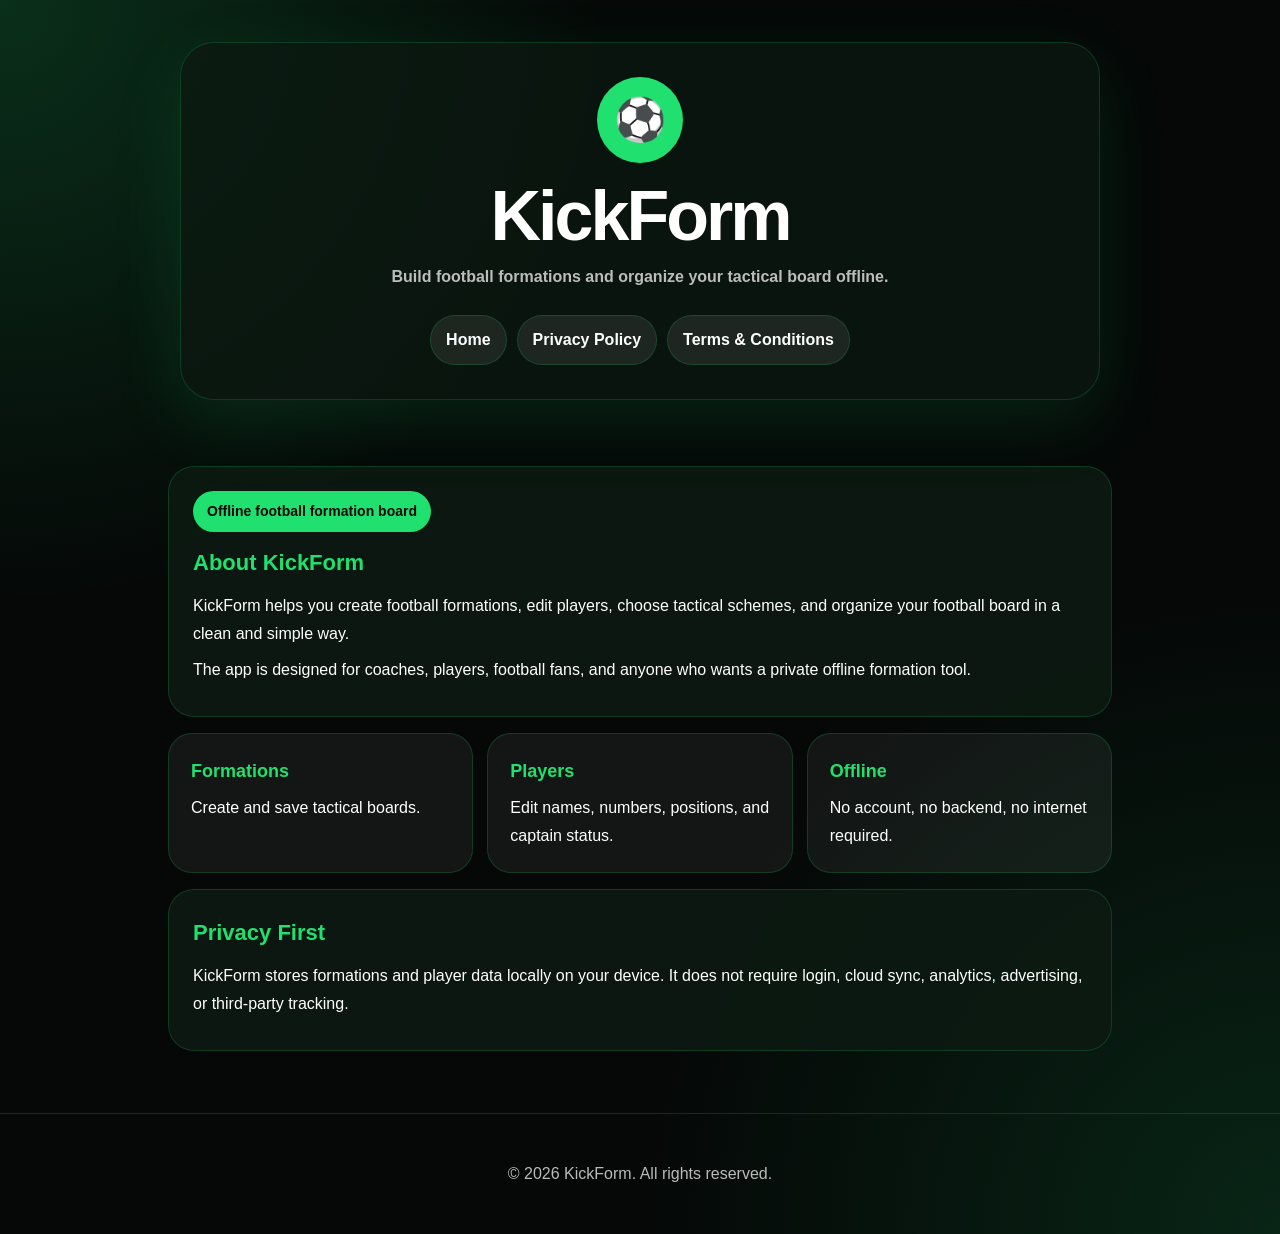
==== docs/privacy-policy.html @ 17c0fad5 "icon and docs" ====
<!DOCTYPE html>
<html lang="en">
<head>
    <meta charset="UTF-8" />
    <meta name="viewport" content="width=device-width, initial-scale=1.0" />
    <title>KickForm</title>
    <link rel="stylesheet" href="styles.css" />
</head>
<body>
<header>
    <div class="hero">
        <div class="logo-mark">⚽</div>
        <h1>KickForm</h1>
        <p>Build football formations and organize your tactical board offline.</p>
        <nav>
            <a href="index.html">Home</a>
            <a href="privacy-policy.html">Privacy Policy</a>
            <a href="terms-conditions.html">Terms & Conditions</a>
        </nav>
    </div>
</header>

<main>
    <section class="card">
        <span class="badge">Offline football formation board</span>
        <h2>About KickForm</h2>
        <p>KickForm helps you create football formations, edit players, choose tactical schemes, and organize your football board in a clean and simple way.</p>
        <p>The app is designed for coaches, players, football fans, and anyone who wants a private offline formation tool.</p>
    </section>

    <section class="grid">
        <div class="feature"><strong>Formations</strong><span>Create and save tactical boards.</span></div>
        <div class="feature"><strong>Players</strong><span>Edit names, numbers, positions, and captain status.</span></div>
        <div class="feature"><strong>Offline</strong><span>No account, no backend, no internet required.</span></div>
    </section>

    <section class="card">
        <h2>Privacy First</h2>
        <p>KickForm stores formations and player data locally on your device. It does not require login, cloud sync, analytics, advertising, or third-party tracking.</p>
    </section>
</main>

<footer>
    <p>© 2026 KickForm. All rights reserved.</p>
</footer>
</body>
</html>
---- docs/styles.css ----
:root {
  --green: #20e070;
  --dark: #07130d;
  --black: #050807;
  --field: #0b3d22;
  --card: #0d1a12;
  --white: #ffffff;
  --muted: rgba(255,255,255,.72);
  --line: rgba(32,224,112,.18);
}

* { box-sizing: border-box; }

body {
  margin: 0;
  font-family: Inter, Arial, Helvetica, sans-serif;
  background:
    radial-gradient(circle at top left, rgba(32,224,112,.18), transparent 34%),
    radial-gradient(circle at bottom right, rgba(11,61,34,.55), transparent 36%),
    var(--black);
  color: var(--white);
  line-height: 1.75;
}

header {
  padding: 42px 18px;
  min-height: 330px;
  display: grid;
  place-items: center;
  text-align: center;
}

.hero {
  width: 100%;
  max-width: 920px;
  padding: 34px 24px;
  background: rgba(13,26,18,.76);
  border: 1px solid var(--line);
  border-radius: 34px;
  box-shadow: 0 24px 70px rgba(32,224,112,.12);
}

.logo-mark {
  width: 86px;
  height: 86px;
  margin: 0 auto 18px;
  display: grid;
  place-items: center;
  border-radius: 50%;
  background: var(--green);
  color: var(--black);
  font-size: 42px;
  font-weight: 900;
}

h1 {
  margin: 0;
  font-size: clamp(38px, 7vw, 70px);
  letter-spacing: -3px;
  line-height: 1;
}

.hero p {
  max-width: 650px;
  margin: 12px auto 0;
  color: var(--muted);
  font-weight: 700;
}

nav {
  margin-top: 24px;
  display: flex;
  justify-content: center;
  gap: 10px;
  flex-wrap: wrap;
}

nav a {
  color: var(--white);
  text-decoration: none;
  font-weight: 900;
  padding: 10px 15px;
  border-radius: 999px;
  background: rgba(255,255,255,.08);
  border: 1px solid var(--line);
}

nav a:hover {
  background: var(--green);
  color: var(--black);
}

main {
  max-width: 980px;
  margin: 0 auto;
  padding: 24px 18px 46px;
}

.card {
  background: rgba(13,26,18,.9);
  border: 1px solid var(--line);
  border-radius: 26px;
  padding: 24px;
  margin-bottom: 16px;
}

.card h2 {
  margin: 0 0 10px;
  color: var(--green);
  font-size: 22px;
}

.card p { margin: 8px 0; }

.badge {
  display: inline-flex;
  background: var(--green);
  color: var(--black);
  padding: 8px 14px;
  border-radius: 999px;
  font-size: 14px;
  font-weight: 900;
  margin-bottom: 12px;
}

.grid {
  display: grid;
  grid-template-columns: repeat(3, 1fr);
  gap: 14px;
  margin-bottom: 16px;
}

.feature {
  background: rgba(255,255,255,.06);
  border: 1px solid var(--line);
  border-radius: 24px;
  padding: 22px;
}

.feature strong {
  display: block;
  color: var(--green);
  font-size: 18px;
  margin-bottom: 6px;
}

.summary-list { padding-left: 20px; }
.summary-list li { margin-bottom: 8px; }

footer {
  text-align: center;
  padding: 30px 18px;
  color: var(--muted);
  border-top: 1px solid var(--line);
}

@media (max-width: 760px) {
  header { min-height: 300px; padding: 26px 14px; }
  .hero { padding: 26px 18px; border-radius: 28px; }
  .grid { grid-template-columns: 1fr; }
  h1 { letter-spacing: -2px; }
}
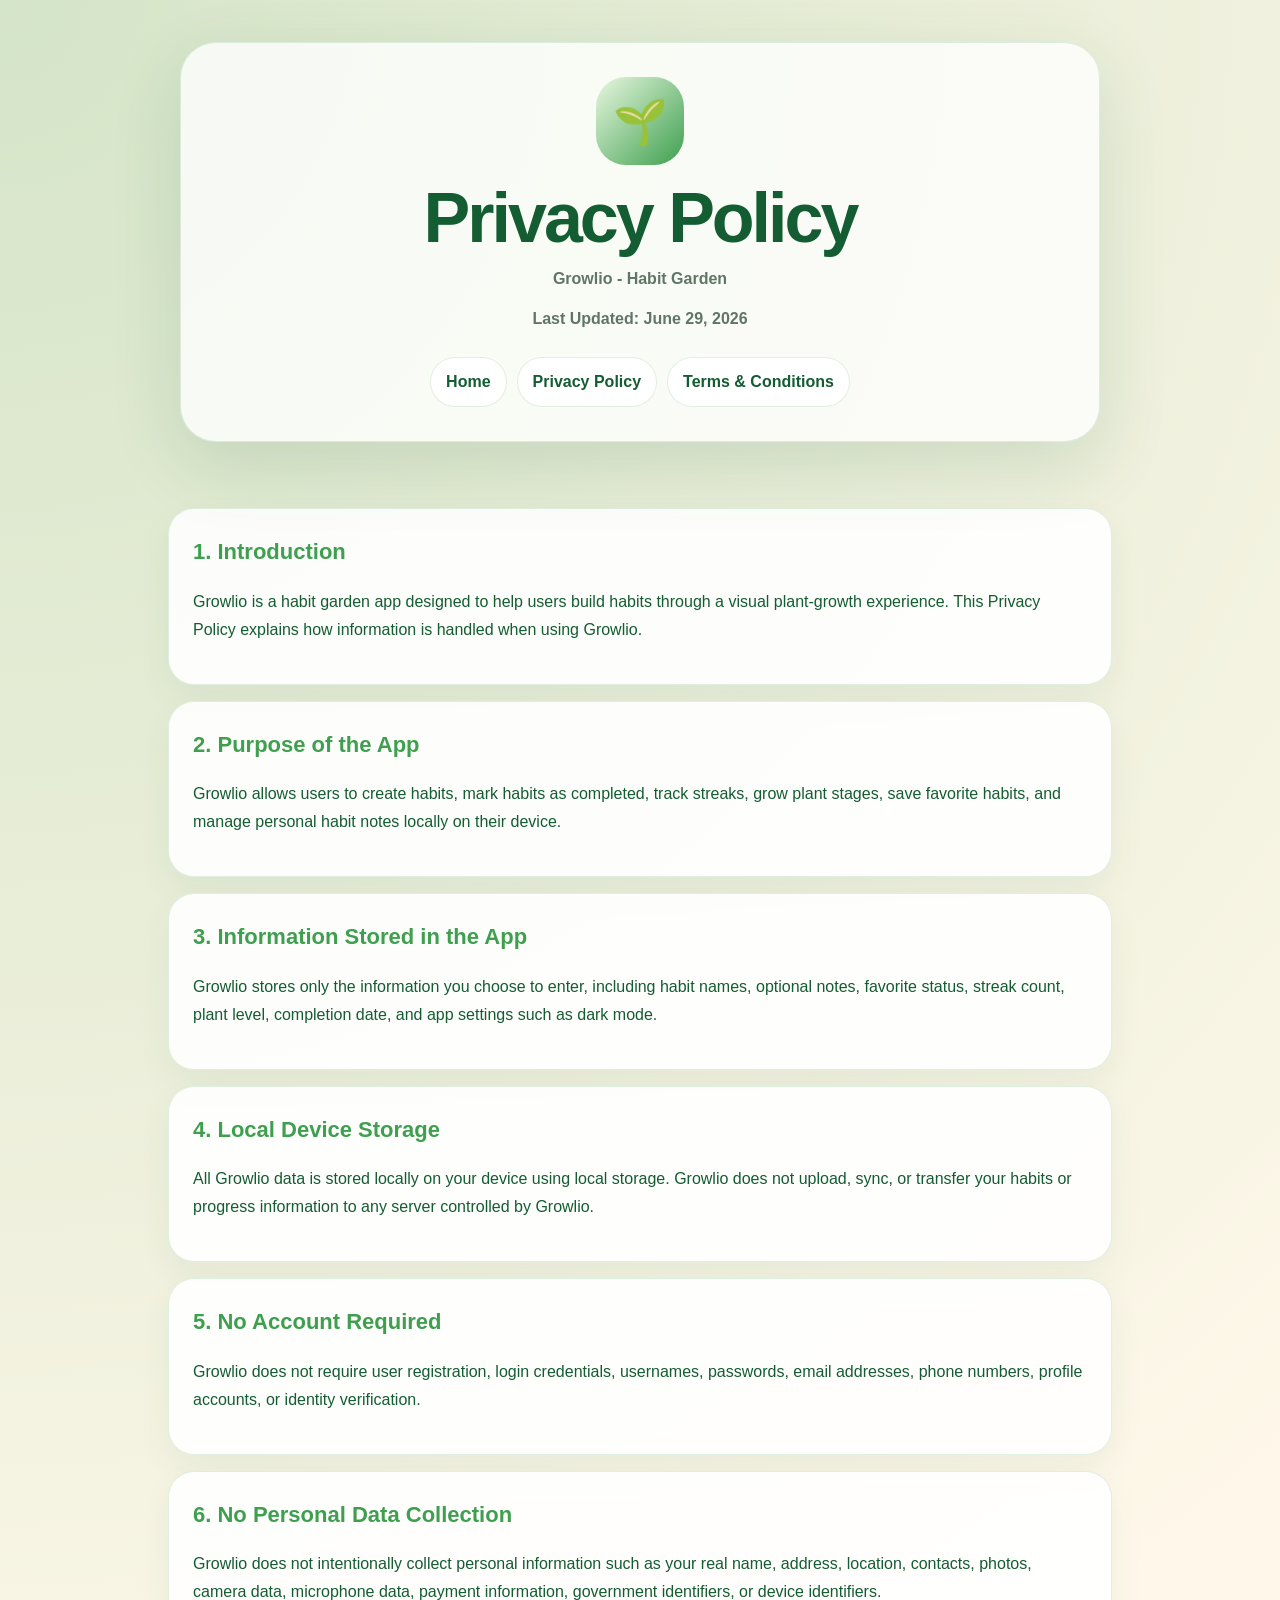
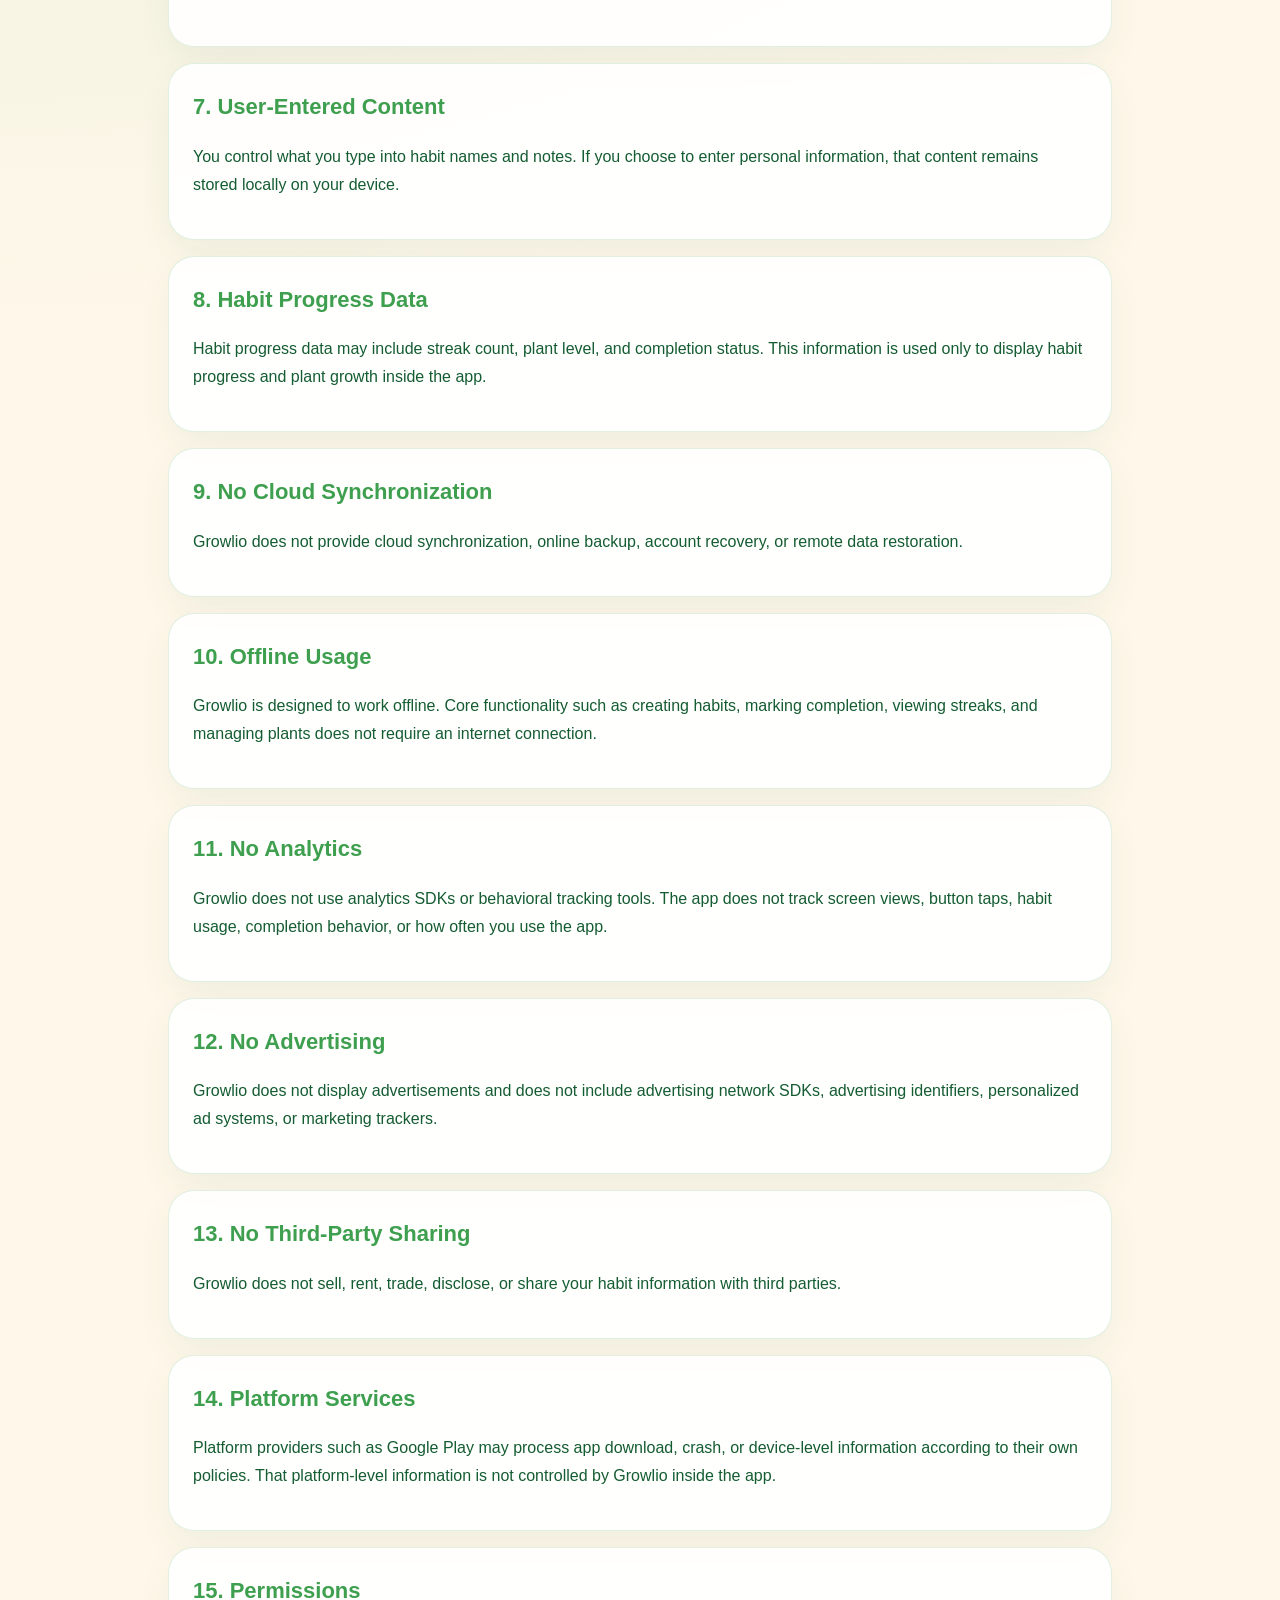
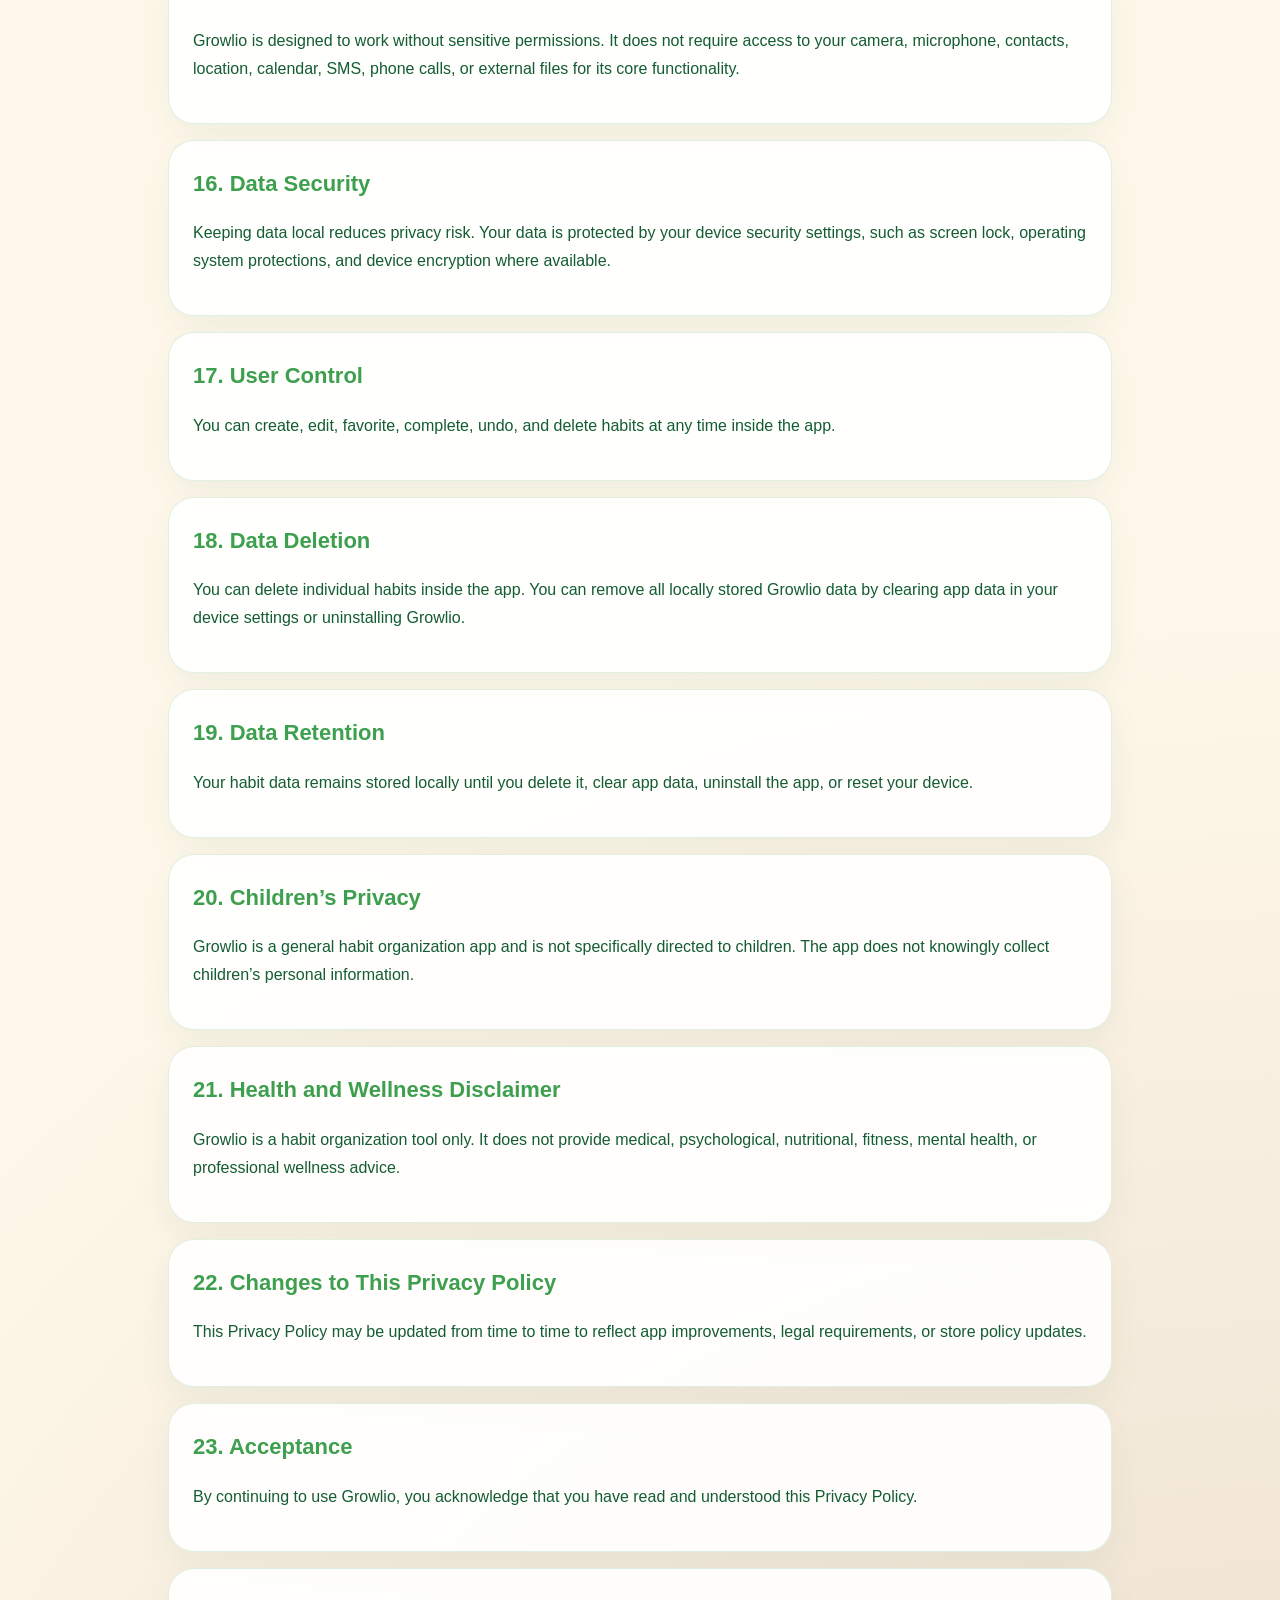
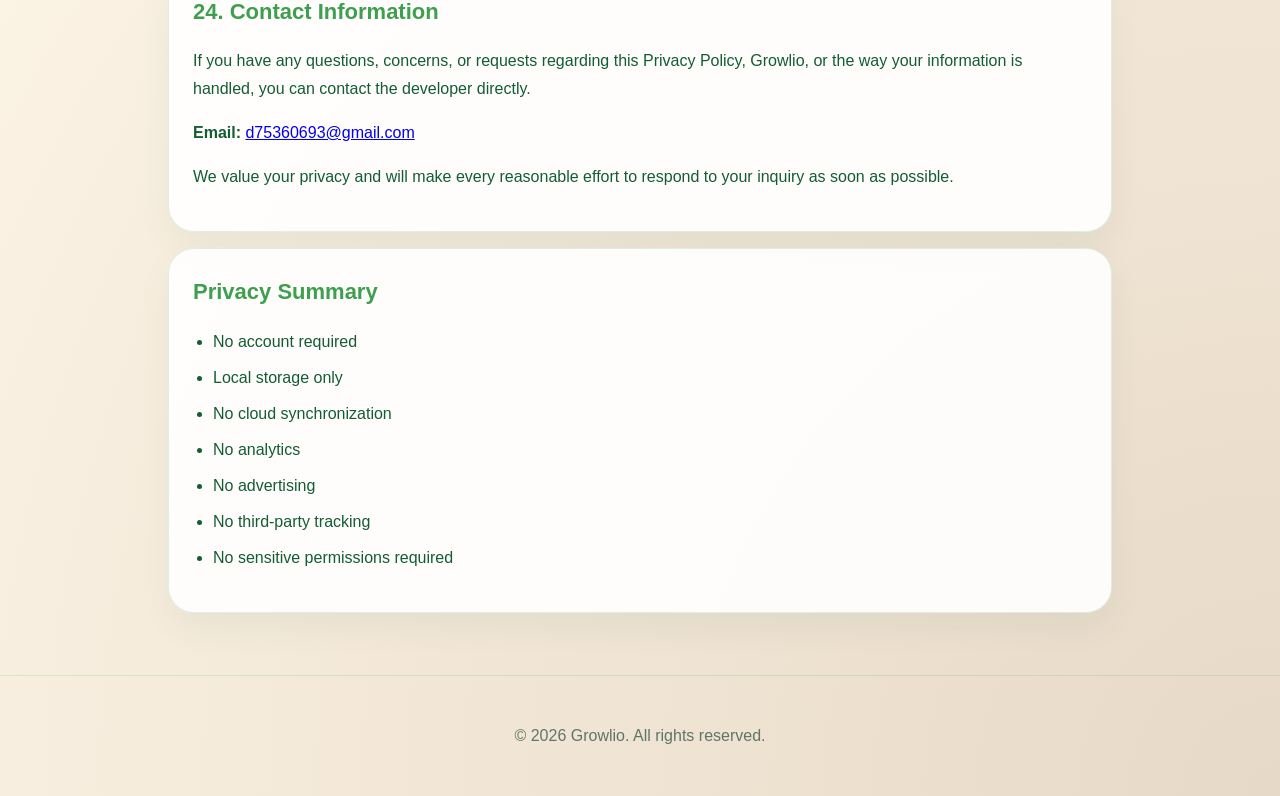
==== commit 0df3a484: "app code" ====
--- a/docs/privacy-policy.html
+++ b/docs/privacy-policy.html
@@ -3,15 +3,16 @@
 <head>
     <meta charset="UTF-8" />
     <meta name="viewport" content="width=device-width, initial-scale=1.0" />
-    <title>KickForm</title>
+    <title>Growlio Privacy Policy</title>
     <link rel="stylesheet" href="styles.css" />
 </head>
 <body>
 <header>
     <div class="hero">
-        <div class="logo-mark">⚽</div>
-        <h1>KickForm</h1>
-        <p>Build football formations and organize your tactical board offline.</p>
+        <div class="logo-mark">🌱</div>
+        <h1>Privacy Policy</h1>
+        <p>Growlio - Habit Garden</p>
+        <p>Last Updated: June 29, 2026</p>
         <nav>
             <a href="index.html">Home</a>
             <a href="privacy-policy.html">Privacy Policy</a>
@@ -21,27 +22,63 @@
 </header>
 
 <main>
+    <section class="card"><h2>1. Introduction</h2><p>Growlio is a habit garden app designed to help users build habits through a visual plant-growth experience. This Privacy Policy explains how information is handled when using Growlio.</p></section>
+    <section class="card"><h2>2. Purpose of the App</h2><p>Growlio allows users to create habits, mark habits as completed, track streaks, grow plant stages, save favorite habits, and manage personal habit notes locally on their device.</p></section>
+    <section class="card"><h2>3. Information Stored in the App</h2><p>Growlio stores only the information you choose to enter, including habit names, optional notes, favorite status, streak count, plant level, completion date, and app settings such as dark mode.</p></section>
+    <section class="card"><h2>4. Local Device Storage</h2><p>All Growlio data is stored locally on your device using local storage. Growlio does not upload, sync, or transfer your habits or progress information to any server controlled by Growlio.</p></section>
+    <section class="card"><h2>5. No Account Required</h2><p>Growlio does not require user registration, login credentials, usernames, passwords, email addresses, phone numbers, profile accounts, or identity verification.</p></section>
+    <section class="card"><h2>6. No Personal Data Collection</h2><p>Growlio does not intentionally collect personal information such as your real name, address, location, contacts, photos, camera data, microphone data, payment information, government identifiers, or device identifiers.</p></section>
+    <section class="card"><h2>7. User-Entered Content</h2><p>You control what you type into habit names and notes. If you choose to enter personal information, that content remains stored locally on your device.</p></section>
+    <section class="card"><h2>8. Habit Progress Data</h2><p>Habit progress data may include streak count, plant level, and completion status. This information is used only to display habit progress and plant growth inside the app.</p></section>
+    <section class="card"><h2>9. No Cloud Synchronization</h2><p>Growlio does not provide cloud synchronization, online backup, account recovery, or remote data restoration.</p></section>
+    <section class="card"><h2>10. Offline Usage</h2><p>Growlio is designed to work offline. Core functionality such as creating habits, marking completion, viewing streaks, and managing plants does not require an internet connection.</p></section>
+    <section class="card"><h2>11. No Analytics</h2><p>Growlio does not use analytics SDKs or behavioral tracking tools. The app does not track screen views, button taps, habit usage, completion behavior, or how often you use the app.</p></section>
+    <section class="card"><h2>12. No Advertising</h2><p>Growlio does not display advertisements and does not include advertising network SDKs, advertising identifiers, personalized ad systems, or marketing trackers.</p></section>
+    <section class="card"><h2>13. No Third-Party Sharing</h2><p>Growlio does not sell, rent, trade, disclose, or share your habit information with third parties.</p></section>
+    <section class="card"><h2>14. Platform Services</h2><p>Platform providers such as Google Play may process app download, crash, or device-level information according to their own policies. That platform-level information is not controlled by Growlio inside the app.</p></section>
+    <section class="card"><h2>15. Permissions</h2><p>Growlio is designed to work without sensitive permissions. It does not require access to your camera, microphone, contacts, location, calendar, SMS, phone calls, or external files for its core functionality.</p></section>
+    <section class="card"><h2>16. Data Security</h2><p>Keeping data local reduces privacy risk. Your data is protected by your device security settings, such as screen lock, operating system protections, and device encryption where available.</p></section>
+    <section class="card"><h2>17. User Control</h2><p>You can create, edit, favorite, complete, undo, and delete habits at any time inside the app.</p></section>
+    <section class="card"><h2>18. Data Deletion</h2><p>You can delete individual habits inside the app. You can remove all locally stored Growlio data by clearing app data in your device settings or uninstalling Growlio.</p></section>
+    <section class="card"><h2>19. Data Retention</h2><p>Your habit data remains stored locally until you delete it, clear app data, uninstall the app, or reset your device.</p></section>
+    <section class="card"><h2>20. Children’s Privacy</h2><p>Growlio is a general habit organization app and is not specifically directed to children. The app does not knowingly collect children’s personal information.</p></section>
+    <section class="card"><h2>21. Health and Wellness Disclaimer</h2><p>Growlio is a habit organization tool only. It does not provide medical, psychological, nutritional, fitness, mental health, or professional wellness advice.</p></section>
+    <section class="card"><h2>22. Changes to This Privacy Policy</h2><p>This Privacy Policy may be updated from time to time to reflect app improvements, legal requirements, or store policy updates.</p></section>
+    <section class="card"><h2>23. Acceptance</h2><p>By continuing to use Growlio, you acknowledge that you have read and understood this Privacy Policy.</p></section>
     <section class="card">
-        <span class="badge">Offline football formation board</span>
-        <h2>About KickForm</h2>
-        <p>KickForm helps you create football formations, edit players, choose tactical schemes, and organize your football board in a clean and simple way.</p>
-        <p>The app is designed for coaches, players, football fans, and anyone who wants a private offline formation tool.</p>
+        <h2>24. Contact Information</h2>
+        <p>
+            If you have any questions, concerns, or requests regarding this Privacy
+            Policy, Growlio, or the way your information is handled, you can contact
+            the developer directly.
+        </p>
+
+        <p>
+            <strong>Email:</strong>
+            <a href="mailto:d75360693@gmail.com">d75360693@gmail.com</a>
+        </p>
+
+        <p>
+            We value your privacy and will make every reasonable effort to respond to
+            your inquiry as soon as possible.
+        </p>
     </section>
-
-    <section class="grid">
-        <div class="feature"><strong>Formations</strong><span>Create and save tactical boards.</span></div>
-        <div class="feature"><strong>Players</strong><span>Edit names, numbers, positions, and captain status.</span></div>
-        <div class="feature"><strong>Offline</strong><span>No account, no backend, no internet required.</span></div>
-    </section>
-
     <section class="card">
-        <h2>Privacy First</h2>
-        <p>KickForm stores formations and player data locally on your device. It does not require login, cloud sync, analytics, advertising, or third-party tracking.</p>
+        <h2>Privacy Summary</h2>
+        <ul class="summary-list">
+            <li>No account required</li>
+            <li>Local storage only</li>
+            <li>No cloud synchronization</li>
+            <li>No analytics</li>
+            <li>No advertising</li>
+            <li>No third-party tracking</li>
+            <li>No sensitive permissions required</li>
+        </ul>
     </section>
 </main>
 
 <footer>
-    <p>© 2026 KickForm. All rights reserved.</p>
+    <p>© 2026 Growlio. All rights reserved.</p>
 </footer>
 </body>
 </html>
--- a/docs/styles.css
+++ b/docs/styles.css
@@ -1,12 +1,12 @@
 :root {
-  --green: #20e070;
-  --dark: #07130d;
-  --black: #050807;
-  --field: #0b3d22;
-  --card: #0d1a12;
+  --leaf: #3e9f4f;
+  --leaf-dark: #145c32;
+  --cream: #fff8ea;
+  --soil: #7a4a27;
+  --mint: #e8f7df;
   --white: #ffffff;
-  --muted: rgba(255,255,255,.72);
-  --line: rgba(32,224,112,.18);
+  --muted: #607566;
+  --line: rgba(62, 159, 79, 0.16);
 }
 
 * { box-sizing: border-box; }
@@ -15,10 +15,10 @@
   margin: 0;
   font-family: Inter, Arial, Helvetica, sans-serif;
   background:
-    radial-gradient(circle at top left, rgba(32,224,112,.18), transparent 34%),
-    radial-gradient(circle at bottom right, rgba(11,61,34,.55), transparent 36%),
-    var(--black);
-  color: var(--white);
+    radial-gradient(circle at top left, rgba(62,159,79,.22), transparent 34%),
+    radial-gradient(circle at bottom right, rgba(122,74,39,.18), transparent 32%),
+    var(--cream);
+  color: var(--leaf-dark);
   line-height: 1.75;
 }
 
@@ -34,23 +34,21 @@
   width: 100%;
   max-width: 920px;
   padding: 34px 24px;
-  background: rgba(13,26,18,.76);
+  background: rgba(255,255,255,.78);
   border: 1px solid var(--line);
-  border-radius: 34px;
-  box-shadow: 0 24px 70px rgba(32,224,112,.12);
+  border-radius: 36px;
+  box-shadow: 0 24px 70px rgba(20,92,50,.14);
 }
 
 .logo-mark {
-  width: 86px;
-  height: 86px;
+  width: 88px;
+  height: 88px;
   margin: 0 auto 18px;
   display: grid;
   place-items: center;
-  border-radius: 50%;
-  background: var(--green);
-  color: var(--black);
-  font-size: 42px;
-  font-weight: 900;
+  border-radius: 30px;
+  background: linear-gradient(135deg, var(--mint), var(--leaf));
+  font-size: 44px;
 }
 
 h1 {
@@ -61,8 +59,8 @@
 }
 
 .hero p {
+  margin: 12px auto 0;
   max-width: 650px;
-  margin: 12px auto 0;
   color: var(--muted);
   font-weight: 700;
 }
@@ -76,18 +74,13 @@
 }
 
 nav a {
-  color: var(--white);
+  color: var(--leaf-dark);
   text-decoration: none;
   font-weight: 900;
   padding: 10px 15px;
   border-radius: 999px;
-  background: rgba(255,255,255,.08);
+  background: white;
   border: 1px solid var(--line);
-}
-
-nav a:hover {
-  background: var(--green);
-  color: var(--black);
 }
 
 main {
@@ -97,25 +90,24 @@
 }
 
 .card {
-  background: rgba(13,26,18,.9);
+  background: rgba(255,255,255,.9);
   border: 1px solid var(--line);
   border-radius: 26px;
   padding: 24px;
   margin-bottom: 16px;
+  box-shadow: 0 14px 34px rgba(20,92,50,.06);
 }
 
 .card h2 {
   margin: 0 0 10px;
-  color: var(--green);
+  color: var(--leaf);
   font-size: 22px;
 }
 
-.card p { margin: 8px 0; }
-
 .badge {
   display: inline-flex;
-  background: var(--green);
-  color: var(--black);
+  background: var(--leaf);
+  color: white;
   padding: 8px 14px;
   border-radius: 999px;
   font-size: 14px;
@@ -131,7 +123,7 @@
 }
 
 .feature {
-  background: rgba(255,255,255,.06);
+  background: white;
   border: 1px solid var(--line);
   border-radius: 24px;
   padding: 22px;
@@ -139,7 +131,7 @@
 
 .feature strong {
   display: block;
-  color: var(--green);
+  color: var(--leaf-dark);
   font-size: 18px;
   margin-bottom: 6px;
 }
@@ -158,5 +150,4 @@
   header { min-height: 300px; padding: 26px 14px; }
   .hero { padding: 26px 18px; border-radius: 28px; }
   .grid { grid-template-columns: 1fr; }
-  h1 { letter-spacing: -2px; }
 }
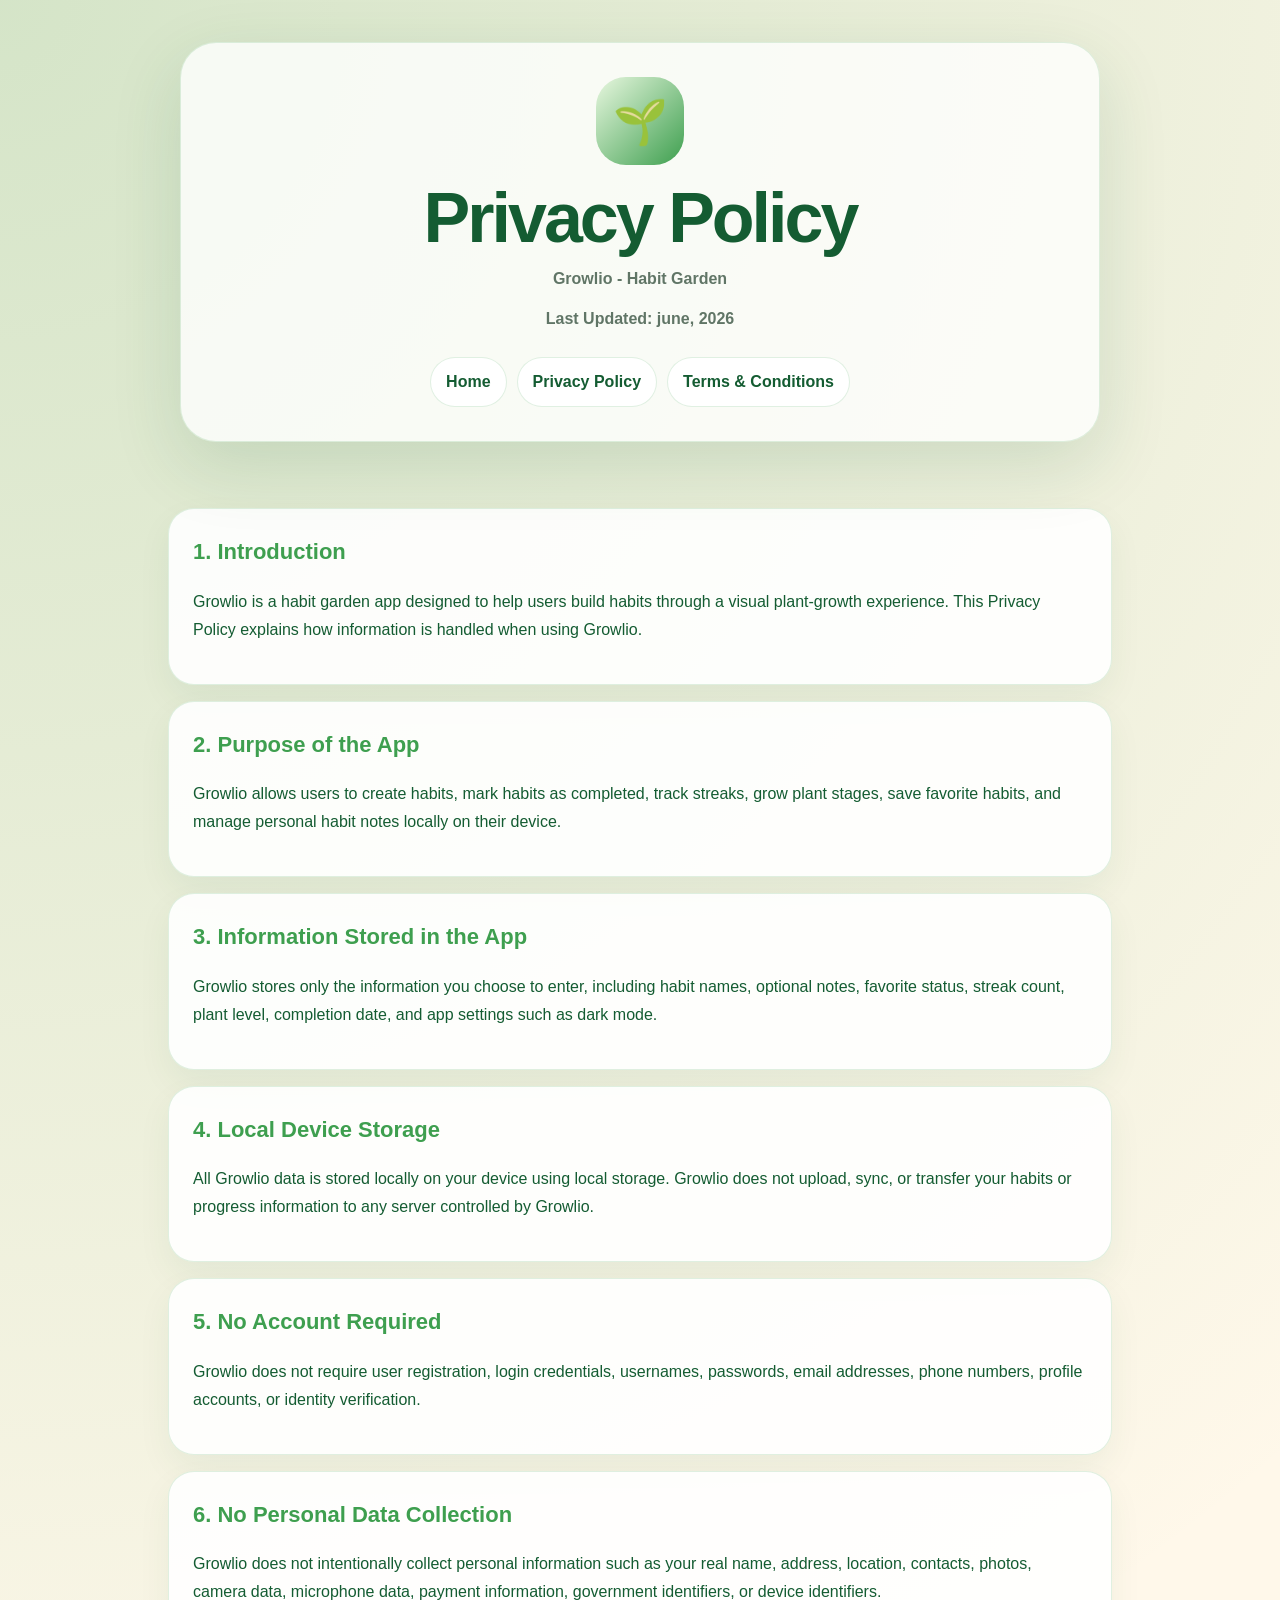
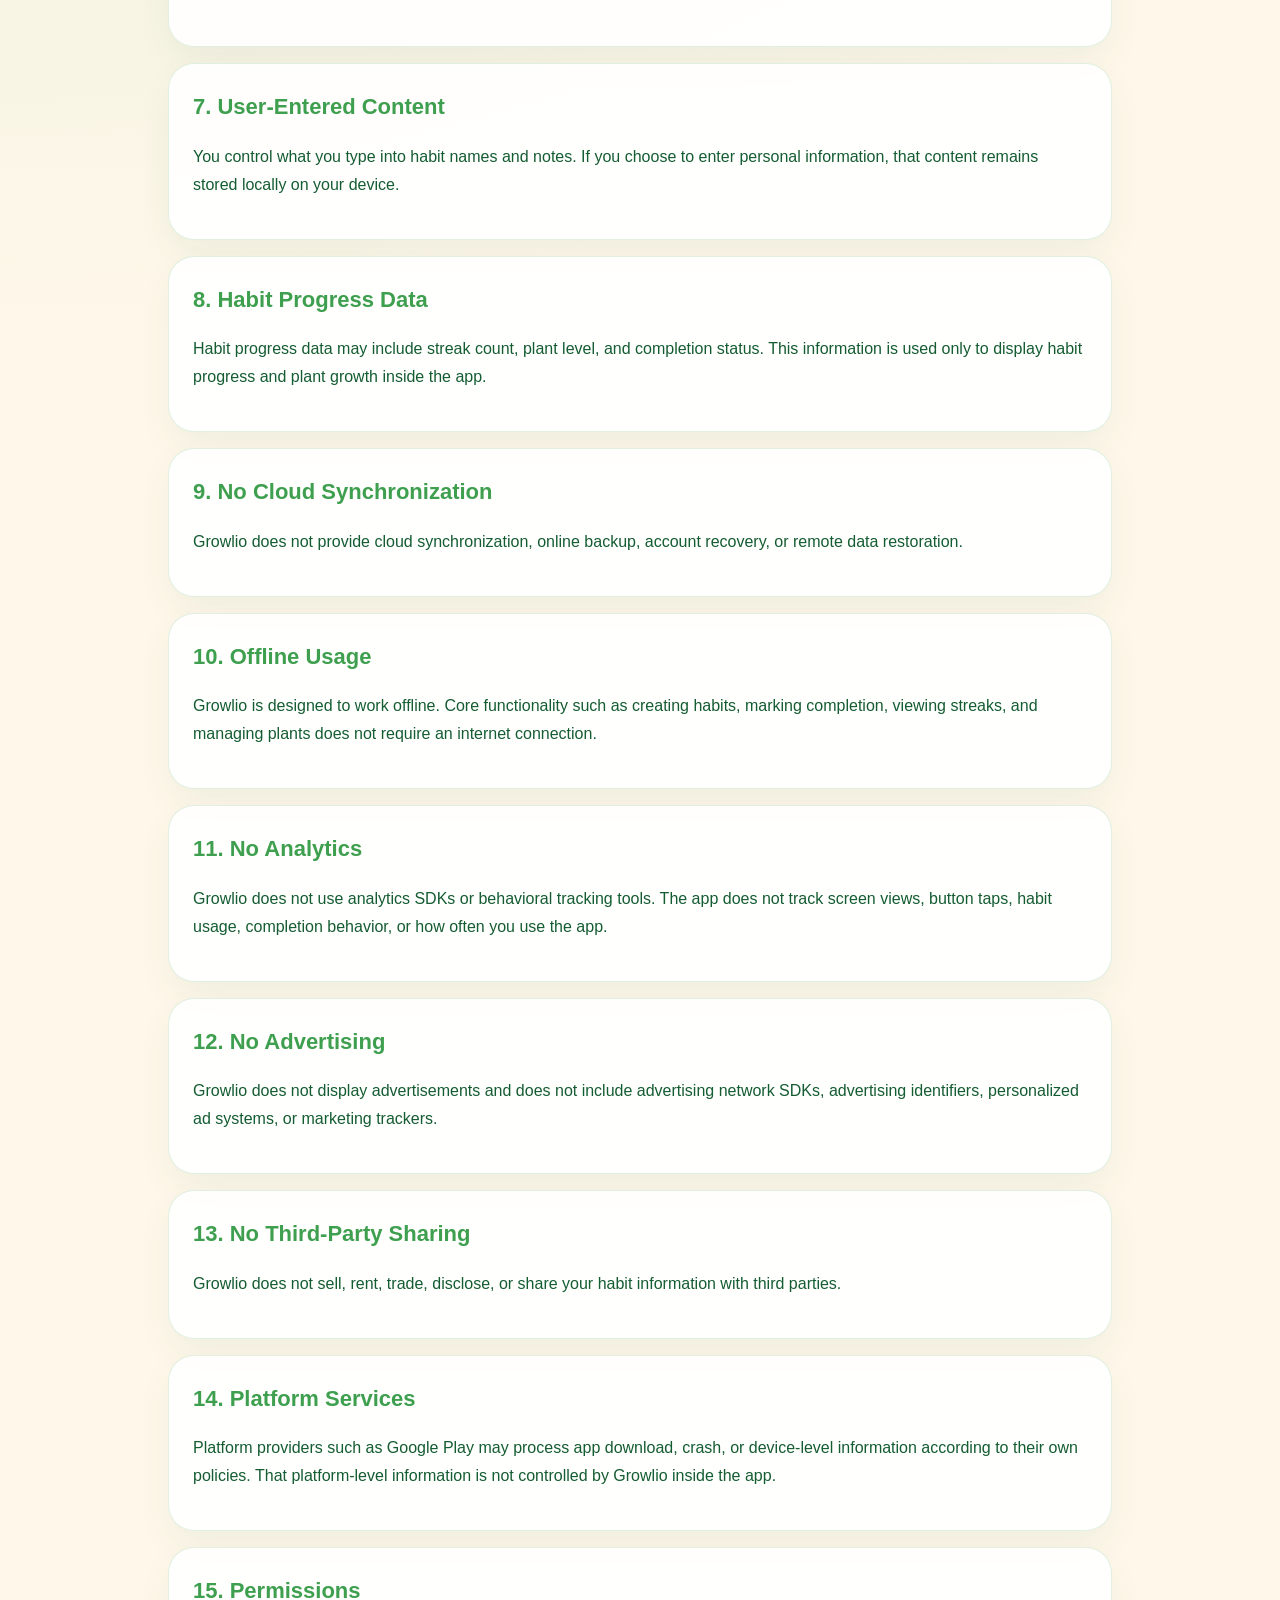
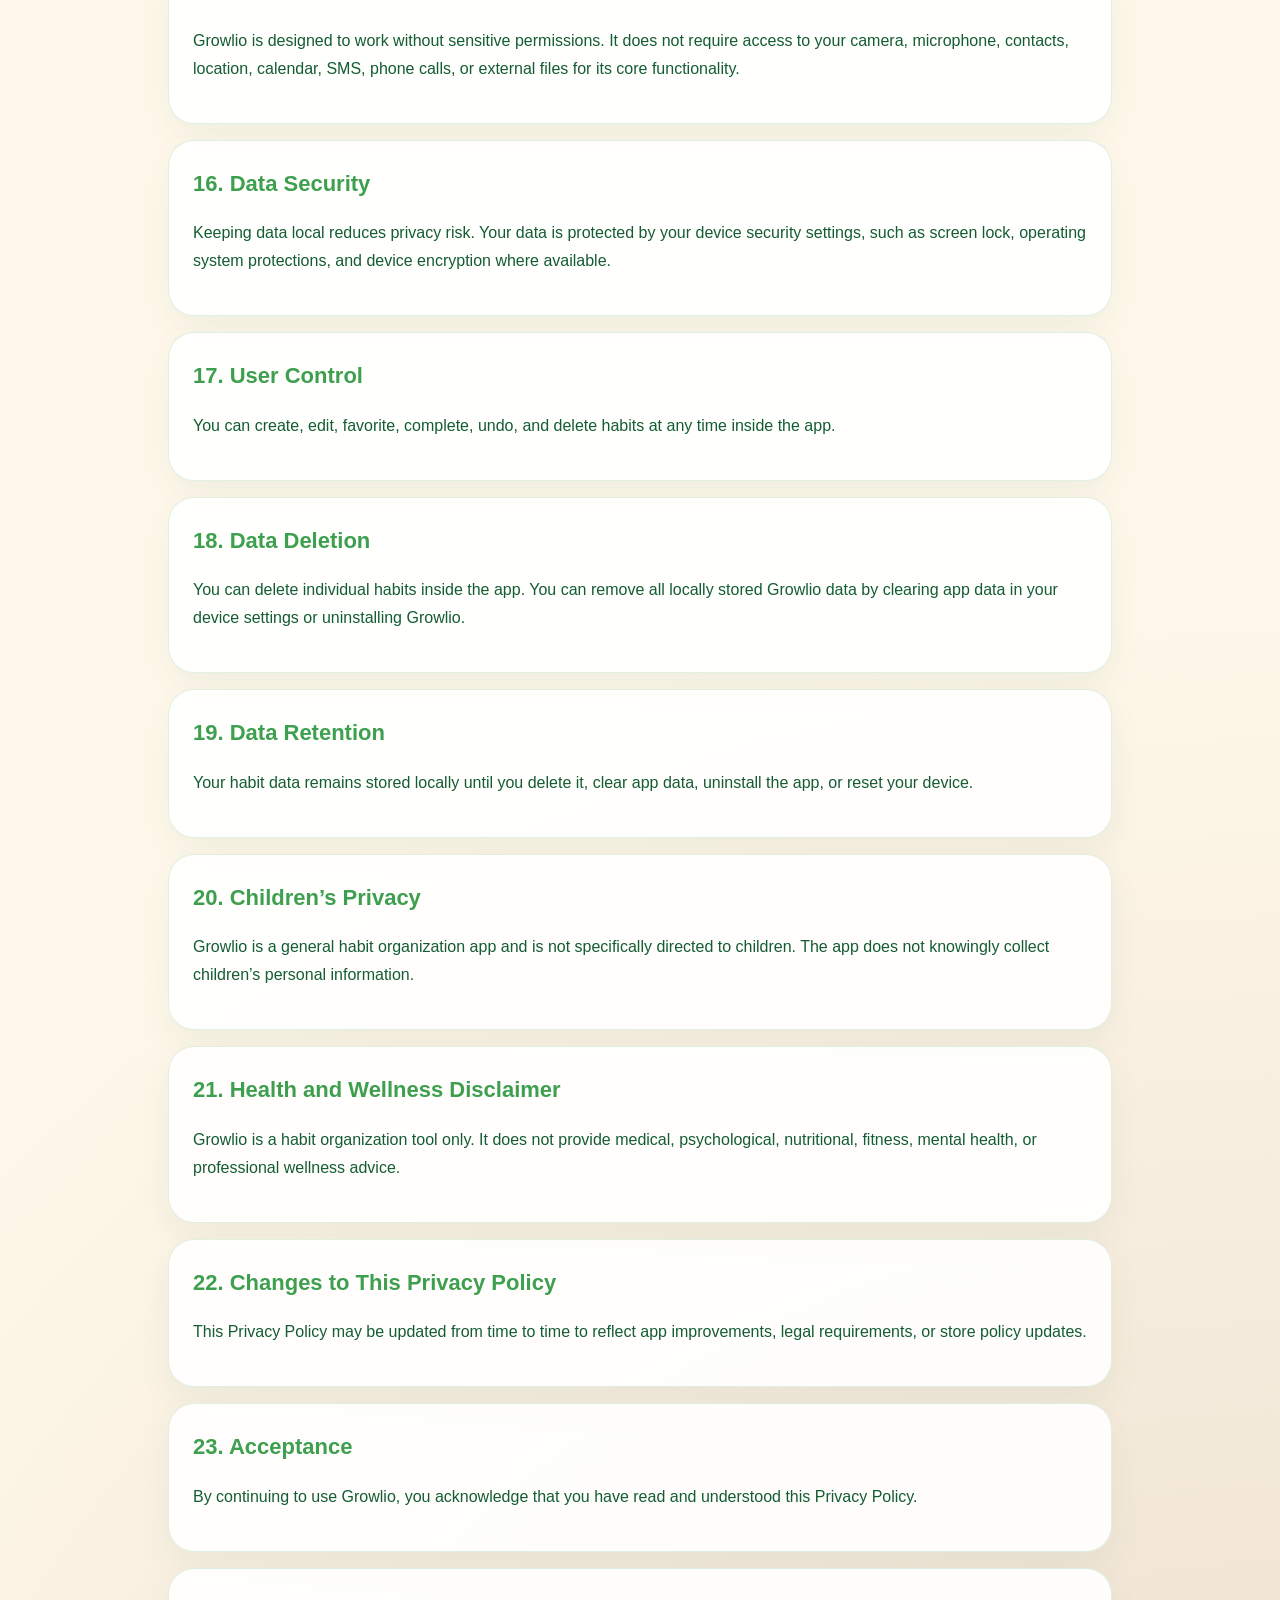
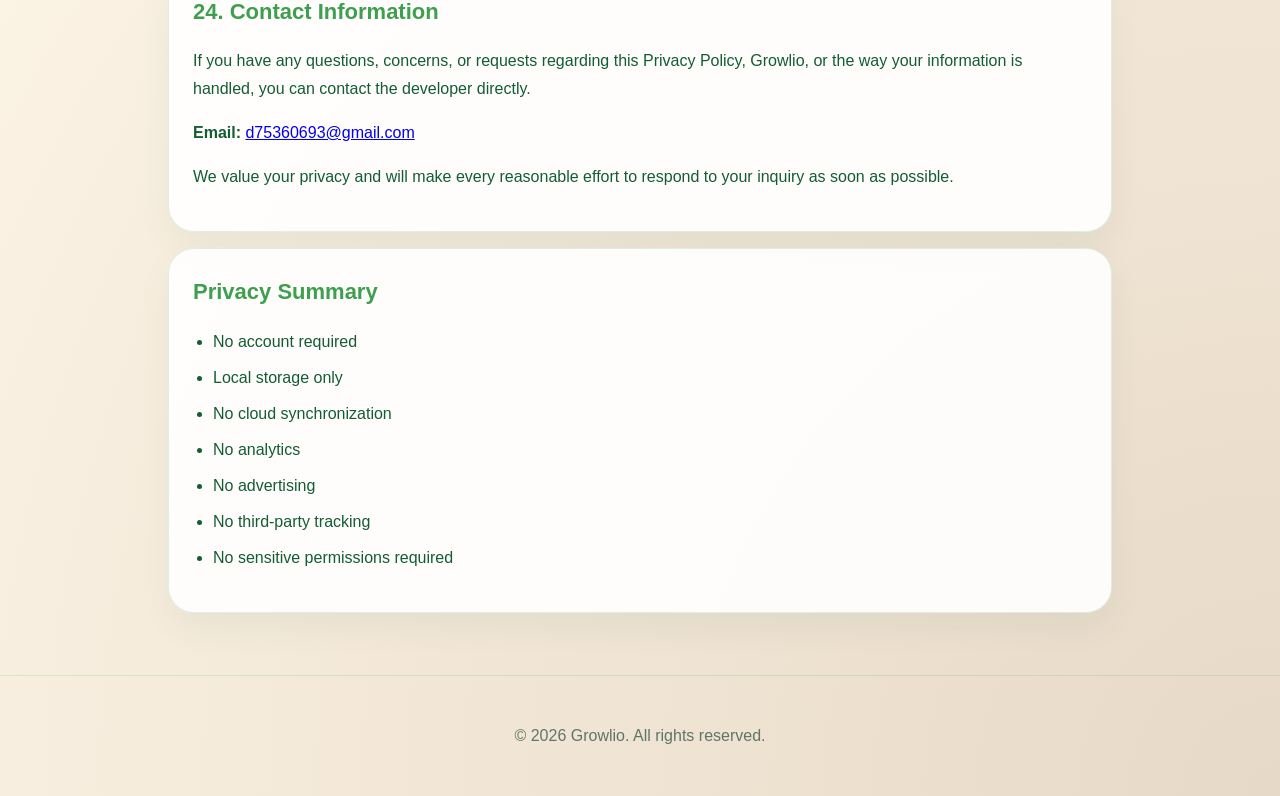
==== commit afddf7c4: "b" ====
--- a/docs/privacy-policy.html
+++ b/docs/privacy-policy.html
@@ -12,7 +12,7 @@
         <div class="logo-mark">🌱</div>
         <h1>Privacy Policy</h1>
         <p>Growlio - Habit Garden</p>
-        <p>Last Updated: June 29, 2026</p>
+        <p>Last Updated: june, 2026</p>
         <nav>
             <a href="index.html">Home</a>
             <a href="privacy-policy.html">Privacy Policy</a>
